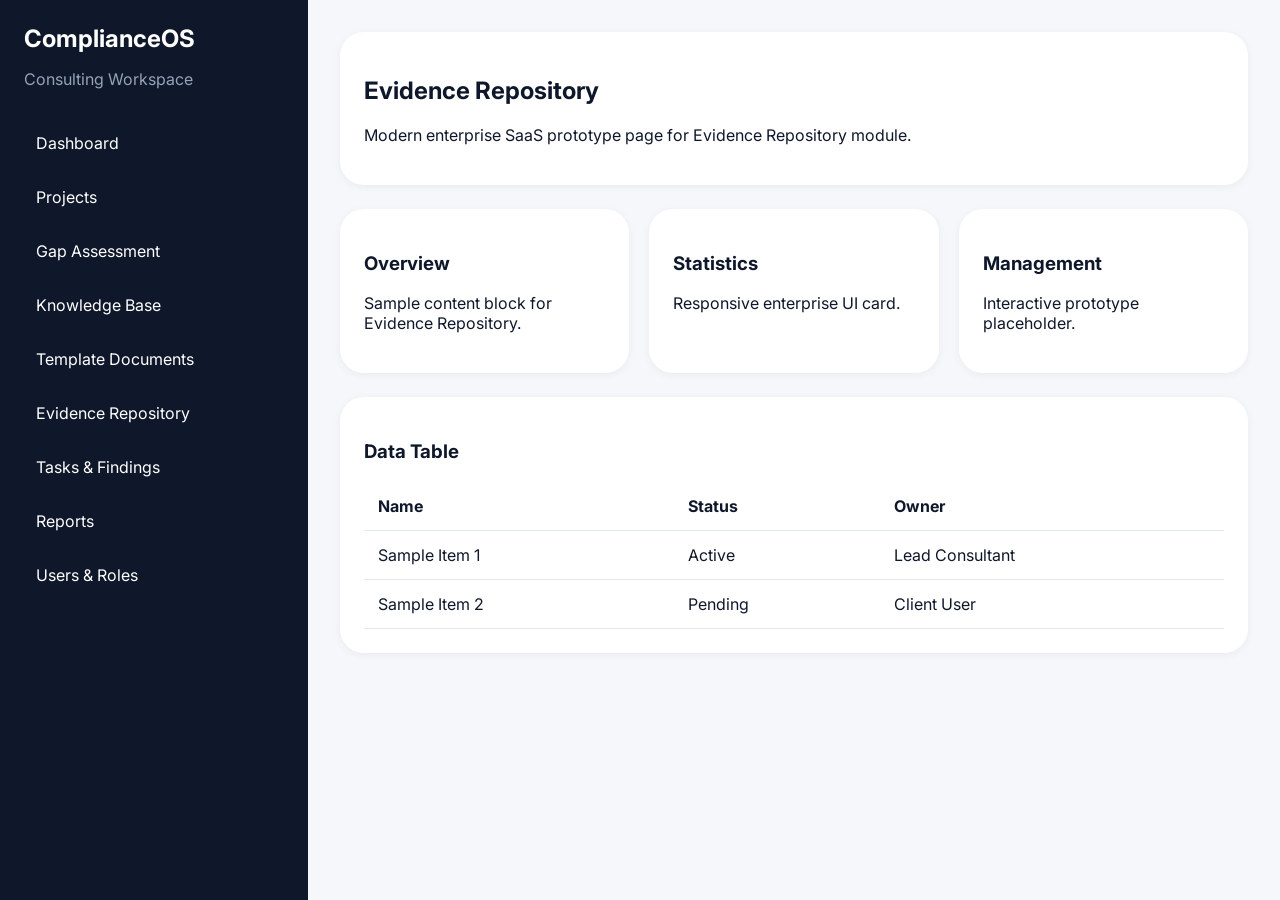
==== evidence-repository.html @ 2ffb5356 "Initial Atlas upload" ====
<!DOCTYPE html>
<html lang="id">
<head>
  <meta charset="UTF-8">
  <meta name="viewport" content="width=device-width, initial-scale=1.0">
  <title>Evidence Repository - ComplianceOS</title>
  <link rel="stylesheet" href="assets/css/style.css">
  <link rel="preconnect" href="https://fonts.googleapis.com">
  <link href="https://fonts.googleapis.com/css2?family=Inter:wght@400;500;600;700&display=swap" rel="stylesheet">
</head>
<body>

<div class="layout">

  <aside class="sidebar">
    <h1>ComplianceOS</h1>
    <p>Consulting Workspace</p>

    <nav>
      
<a href="index.html">Dashboard</a>
<a href="projects.html">Projects</a>
<a href="gap-assessment.html">Gap Assessment</a>
<a href="knowledge-base.html">Knowledge Base</a>
<a href="template-documents.html">Template Documents</a>
<a href="evidence-repository.html">Evidence Repository</a>
<a href="tasks-findings.html">Tasks & Findings</a>
<a href="reports.html">Reports</a>
<a href="users-roles.html">Users & Roles</a>

    </nav>
  </aside>

  <main class="main">

    <div class="card">
      <h2>Evidence Repository</h2>
      <p>Modern enterprise SaaS prototype page for Evidence Repository module.</p>
    </div>

    <div class="grid">

      <div class="card">
        <h3>Overview</h3>
        <p>Sample content block for Evidence Repository.</p>
      </div>

      <div class="card">
        <h3>Statistics</h3>
        <p>Responsive enterprise UI card.</p>
      </div>

      <div class="card">
        <h3>Management</h3>
        <p>Interactive prototype placeholder.</p>
      </div>

    </div>

    <div class="card">
      <h3>Data Table</h3>

      <table>
        <thead>
          <tr>
            <th>Name</th>
            <th>Status</th>
            <th>Owner</th>
          </tr>
        </thead>

        <tbody>
          <tr>
            <td>Sample Item 1</td>
            <td>Active</td>
            <td>Lead Consultant</td>
          </tr>

          <tr>
            <td>Sample Item 2</td>
            <td>Pending</td>
            <td>Client User</td>
          </tr>
        </tbody>
      </table>

    </div>

  </main>

</div>

<script src="assets/js/app.js"></script>
</body>
</html>
---- assets/css/style.css ----
body {
  font-family: Inter, sans-serif;
  margin: 0;
  background: #f5f7fb;
  color: #0f172a;
}

.layout {
  display: flex;
  min-height: 100vh;
}

.sidebar {
  width: 260px;
  background: #0f172a;
  color: white;
  padding: 24px;
}

.sidebar h1 {
  margin: 0;
  font-size: 24px;
}

.sidebar p {
  color: #94a3b8;
}

.sidebar nav {
  margin-top: 32px;
  display: flex;
  flex-direction: column;
  gap: 10px;
}

.sidebar nav a {
  color: white;
  text-decoration: none;
  padding: 12px;
  border-radius: 12px;
}

.sidebar nav a:hover {
  background: #1e293b;
}

.main {
  flex: 1;
  padding: 32px;
}

.card {
  background: white;
  padding: 24px;
  border-radius: 24px;
  box-shadow: 0 2px 8px rgba(0,0,0,0.05);
  margin-bottom: 24px;
}

.grid {
  display: grid;
  grid-template-columns: repeat(auto-fit, minmax(250px,1fr));
  gap: 20px;
}

button {
  background: #4f46e5;
  border: none;
  color: white;
  padding: 12px 18px;
  border-radius: 12px;
  cursor: pointer;
}

table {
  width: 100%;
  border-collapse: collapse;
}

table th, table td {
  padding: 14px;
  border-bottom: 1px solid #e2e8f0;
  text-align: left;
}

@media (max-width: 768px) {
  .layout {
    flex-direction: column;
  }

  .sidebar {
    width: auto;
  }
}
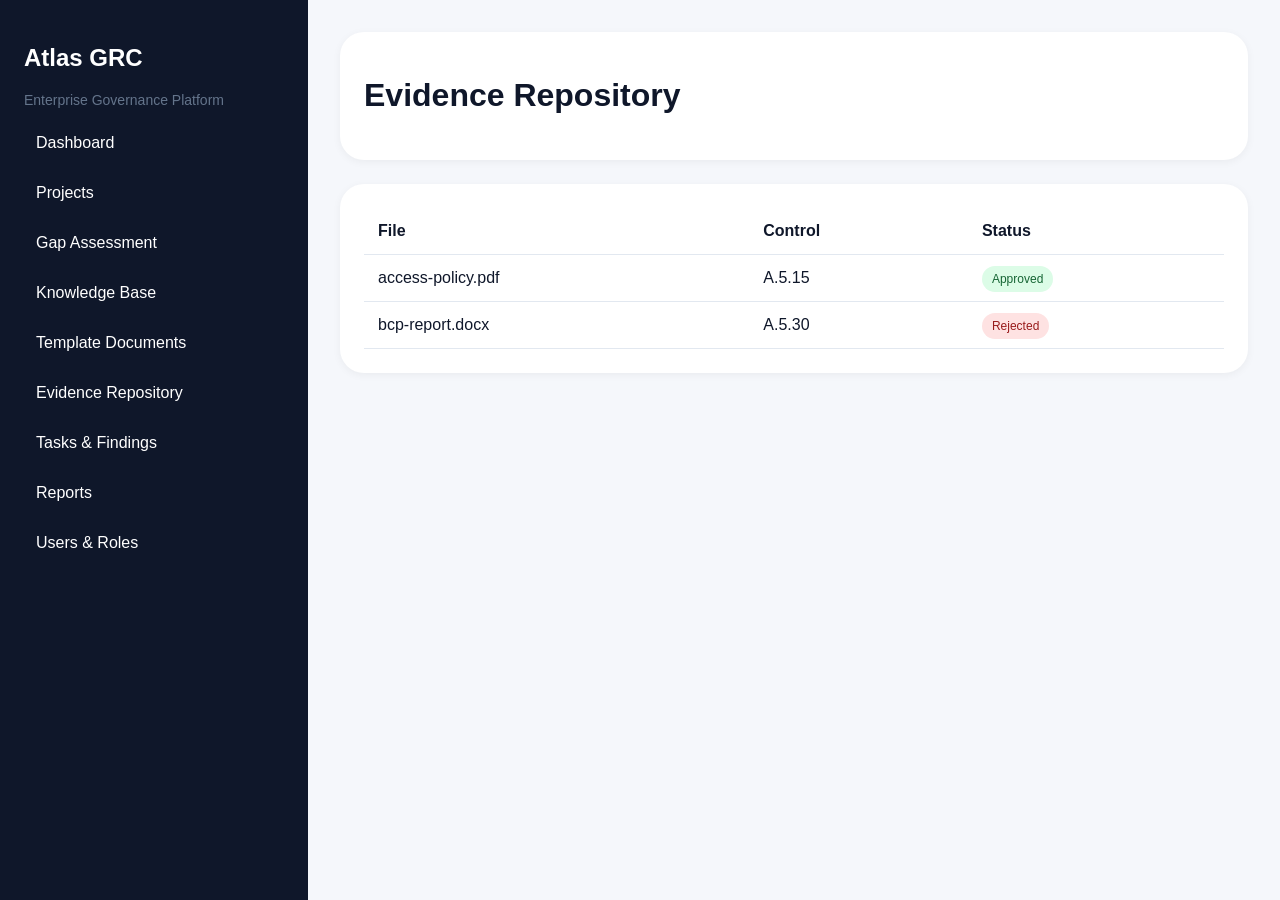
==== commit fa2ba6a1: "Add files via upload" ====
--- a/evidence-repository.html
+++ b/evidence-repository.html
@@ -1,24 +1,18 @@
 
 <!DOCTYPE html>
-<html lang="id">
+<html>
 <head>
-  <meta charset="UTF-8">
-  <meta name="viewport" content="width=device-width, initial-scale=1.0">
-  <title>Evidence Repository - ComplianceOS</title>
-  <link rel="stylesheet" href="assets/css/style.css">
-  <link rel="preconnect" href="https://fonts.googleapis.com">
-  <link href="https://fonts.googleapis.com/css2?family=Inter:wght@400;500;600;700&display=swap" rel="stylesheet">
+<meta charset='UTF-8'>
+<meta name='viewport' content='width=device-width, initial-scale=1.0'>
+<title>Evidence Repository - Atlas GRC Platform</title>
+<link rel='stylesheet' href='assets/css/style.css'>
 </head>
 <body>
+<div class='layout'>
+<aside class='sidebar'>
+<h1>Atlas GRC</h1>
+<p class='small'>Enterprise Governance Platform</p>
 
-<div class="layout">
-
-  <aside class="sidebar">
-    <h1>ComplianceOS</h1>
-    <p>Consulting Workspace</p>
-
-    <nav>
-      
 <a href="index.html">Dashboard</a>
 <a href="projects.html">Projects</a>
 <a href="gap-assessment.html">Gap Assessment</a>
@@ -29,68 +23,20 @@
 <a href="reports.html">Reports</a>
 <a href="users-roles.html">Users & Roles</a>
 
-    </nav>
-  </aside>
+</aside>
+<main class='main'>
 
-  <main class="main">
-
-    <div class="card">
-      <h2>Evidence Repository</h2>
-      <p>Modern enterprise SaaS prototype page for Evidence Repository module.</p>
-    </div>
-
-    <div class="grid">
-
-      <div class="card">
-        <h3>Overview</h3>
-        <p>Sample content block for Evidence Repository.</p>
-      </div>
-
-      <div class="card">
-        <h3>Statistics</h3>
-        <p>Responsive enterprise UI card.</p>
-      </div>
-
-      <div class="card">
-        <h3>Management</h3>
-        <p>Interactive prototype placeholder.</p>
-      </div>
-
-    </div>
-
-    <div class="card">
-      <h3>Data Table</h3>
-
-      <table>
-        <thead>
-          <tr>
-            <th>Name</th>
-            <th>Status</th>
-            <th>Owner</th>
-          </tr>
-        </thead>
-
-        <tbody>
-          <tr>
-            <td>Sample Item 1</td>
-            <td>Active</td>
-            <td>Lead Consultant</td>
-          </tr>
-
-          <tr>
-            <td>Sample Item 2</td>
-            <td>Pending</td>
-            <td>Client User</td>
-          </tr>
-        </tbody>
-      </table>
-
-    </div>
-
-  </main>
-
+<div class='card'><h1>Evidence Repository</h1></div>
+<div class='card'>
+<table>
+<tr><th>File</th><th>Control</th><th>Status</th></tr>
+<tr><td>access-policy.pdf</td><td>A.5.15</td><td><span class='badge green'>Approved</span></td></tr>
+<tr><td>bcp-report.docx</td><td>A.5.30</td><td><span class='badge red'>Rejected</span></td></tr>
+</table>
 </div>
 
-<script src="assets/js/app.js"></script>
+</main>
+</div>
+<script src='assets/js/app.js'></script>
 </body>
 </html>
--- a/assets/css/style.css
+++ b/assets/css/style.css
@@ -1,95 +1,20 @@
 
-body {
-  font-family: Inter, sans-serif;
-  margin: 0;
-  background: #f5f7fb;
-  color: #0f172a;
-}
-
-.layout {
-  display: flex;
-  min-height: 100vh;
-}
-
-.sidebar {
-  width: 260px;
-  background: #0f172a;
-  color: white;
-  padding: 24px;
-}
-
-.sidebar h1 {
-  margin: 0;
-  font-size: 24px;
-}
-
-.sidebar p {
-  color: #94a3b8;
-}
-
-.sidebar nav {
-  margin-top: 32px;
-  display: flex;
-  flex-direction: column;
-  gap: 10px;
-}
-
-.sidebar nav a {
-  color: white;
-  text-decoration: none;
-  padding: 12px;
-  border-radius: 12px;
-}
-
-.sidebar nav a:hover {
-  background: #1e293b;
-}
-
-.main {
-  flex: 1;
-  padding: 32px;
-}
-
-.card {
-  background: white;
-  padding: 24px;
-  border-radius: 24px;
-  box-shadow: 0 2px 8px rgba(0,0,0,0.05);
-  margin-bottom: 24px;
-}
-
-.grid {
-  display: grid;
-  grid-template-columns: repeat(auto-fit, minmax(250px,1fr));
-  gap: 20px;
-}
-
-button {
-  background: #4f46e5;
-  border: none;
-  color: white;
-  padding: 12px 18px;
-  border-radius: 12px;
-  cursor: pointer;
-}
-
-table {
-  width: 100%;
-  border-collapse: collapse;
-}
-
-table th, table td {
-  padding: 14px;
-  border-bottom: 1px solid #e2e8f0;
-  text-align: left;
-}
-
-@media (max-width: 768px) {
-  .layout {
-    flex-direction: column;
-  }
-
-  .sidebar {
-    width: auto;
-  }
-}
+body{font-family:Arial,sans-serif;background:#f5f7fb;margin:0;color:#0f172a}
+.layout{display:flex;min-height:100vh}
+.sidebar{width:260px;background:#0f172a;color:white;padding:24px}
+.sidebar a{display:block;color:white;text-decoration:none;padding:12px;border-radius:12px;margin-top:8px}
+.sidebar a:hover,.active{background:#4f46e5}
+.main{flex:1;padding:32px}
+.card{background:white;padding:24px;border-radius:24px;box-shadow:0 2px 8px rgba(0,0,0,.05);margin-bottom:24px}
+.grid{display:grid;grid-template-columns:repeat(auto-fit,minmax(250px,1fr));gap:20px}
+.kpi{font-size:40px;font-weight:bold}
+.small{color:#64748b;font-size:14px}
+table{width:100%;border-collapse:collapse}
+th,td{padding:14px;border-bottom:1px solid #e2e8f0;text-align:left}
+.badge{padding:6px 10px;border-radius:999px;font-size:12px}
+.green{background:#dcfce7;color:#166534}
+.yellow{background:#fef3c7;color:#92400e}
+.red{background:#fee2e2;color:#991b1b}
+.blue{background:#dbeafe;color:#1d4ed8}
+.btn{background:#4f46e5;color:white;border:none;padding:12px 18px;border-radius:12px}
+@media(max-width:768px){.layout{flex-direction:column}.sidebar{width:auto}.main{padding:18px}}
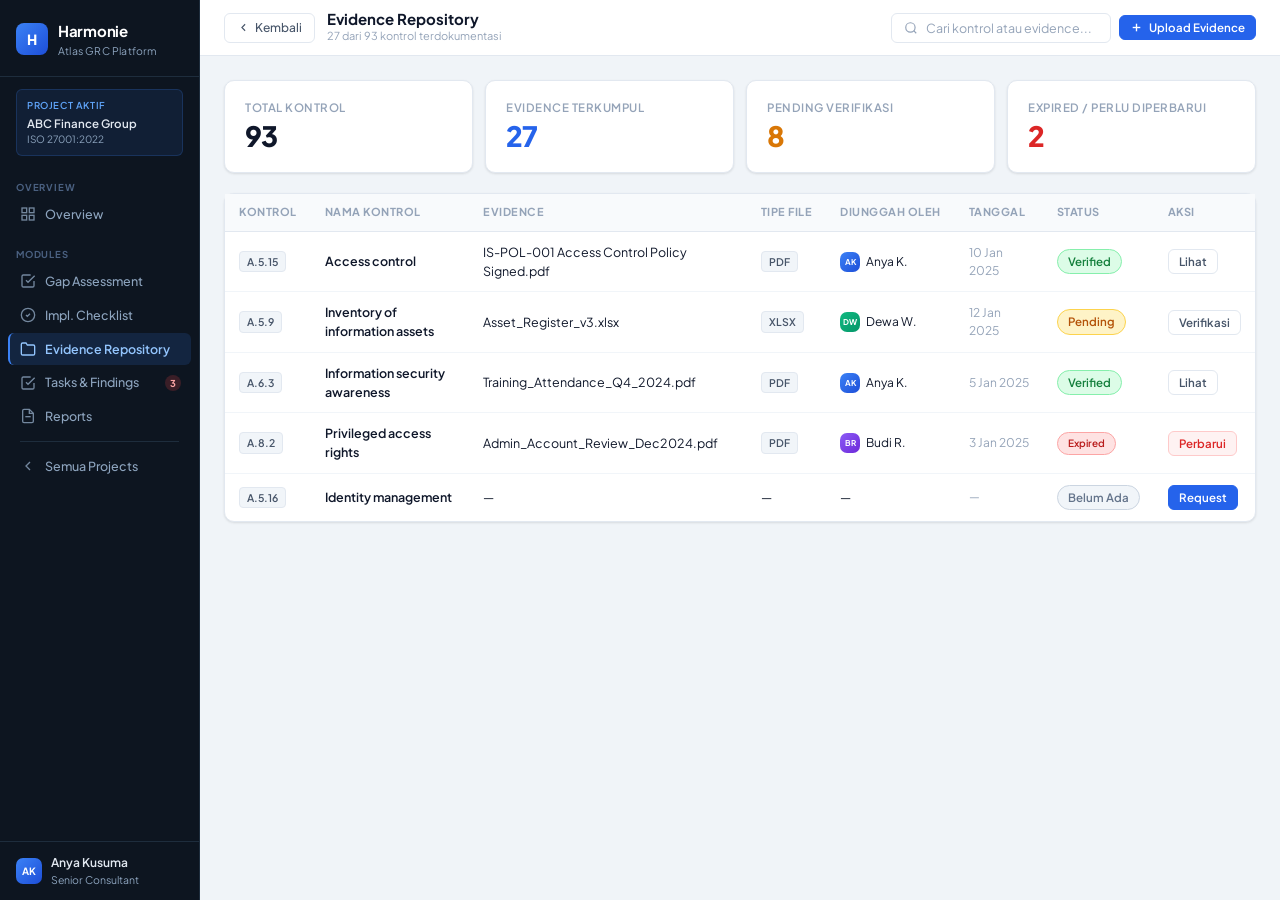
==== commit fc12dcda: "Add files via upload" ====
--- a/evidence-repository.html
+++ b/evidence-repository.html
@@ -1,42 +1,147 @@
-
 <!DOCTYPE html>
-<html>
+<html lang="id">
 <head>
-<meta charset='UTF-8'>
-<meta name='viewport' content='width=device-width, initial-scale=1.0'>
-<title>Evidence Repository - Atlas GRC Platform</title>
-<link rel='stylesheet' href='assets/css/style.css'>
+<meta charset="UTF-8">
+<meta name="viewport" content="width=device-width, initial-scale=1.0">
+<title>Evidence Repository — Harmonie (Atlas GRC)</title>
+<link rel="stylesheet" href="styles.css">
 </head>
 <body>
-<div class='layout'>
-<aside class='sidebar'>
-<h1>Atlas GRC</h1>
-<p class='small'>Enterprise Governance Platform</p>
+<div class="app-shell">
+  <aside class="sidebar">
+    <div class="sidebar-header">
+      <div class="sidebar-logo">
+        <div class="sidebar-logo-icon">H</div>
+        <div><div class="sidebar-brand-name">Harmonie</div><div class="sidebar-brand-sub">Atlas GRC Platform</div></div>
+      </div>
+    </div>
+    <div class="sidebar-project-ctx">
+      <div class="ctx-label">Project Aktif</div>
+      <div class="ctx-name">ABC Finance Group</div>
+      <div class="ctx-framework">ISO 27001:2022</div>
+    </div>
+    <nav class="sidebar-nav">
+      <div class="nav-section-label">Overview</div>
+      <a href="project-detail.html" class="nav-item"><svg class="nav-icon" viewBox="0 0 24 24" fill="none" stroke="currentColor" stroke-width="2"><rect x="3" y="3" width="7" height="7"/><rect x="14" y="3" width="7" height="7"/><rect x="3" y="14" width="7" height="7"/><rect x="14" y="14" width="7" height="7"/></svg>Overview</a>
+      <div class="nav-section-label" style="margin-top:8px">Modules</div>
+      <a href="gap-assessment.html" class="nav-item"><svg class="nav-icon" viewBox="0 0 24 24" fill="none" stroke="currentColor" stroke-width="2"><path d="M9 11l3 3L22 4"/><path d="M21 12v7a2 2 0 0 1-2 2H5a2 2 0 0 1-2-2V5a2 2 0 0 1 2-2h11"/></svg>Gap Assessment</a>
+      <a href="implementation-checklist.html" class="nav-item">
+        <svg class="nav-icon" viewBox="0 0 24 24" fill="none" stroke="currentColor" stroke-width="2"><path d="M12 22c5.523 0 10-4.477 10-10S17.523 2 12 2 2 6.477 2 12s4.477 10 10 10z"/><path d="m9 12 2 2 4-4"/></svg>
+        Impl. Checklist
+      </a>
+      <a href="evidence-repository.html" class="nav-item active"><svg class="nav-icon" viewBox="0 0 24 24" fill="none" stroke="currentColor" stroke-width="2"><path d="M22 19a2 2 0 0 1-2 2H4a2 2 0 0 1-2-2V5a2 2 0 0 1 2-2h5l2 3h9a2 2 0 0 1 2 2z"/></svg>Evidence Repository</a>
+      <a href="tasks-findings.html" class="nav-item"><svg class="nav-icon" viewBox="0 0 24 24" fill="none" stroke="currentColor" stroke-width="2"><path d="M9 11l3 3L22 4"/><path d="M21 12v7a2 2 0 0 1-2 2H5a2 2 0 0 1-2-2V5a2 2 0 0 1 2-2h11"/></svg>Tasks & Findings<span class="nav-badge">3</span></a>
+      <a href="reports.html" class="nav-item"><svg class="nav-icon" viewBox="0 0 24 24" fill="none" stroke="currentColor" stroke-width="2"><path d="M14 2H6a2 2 0 0 0-2 2v16a2 2 0 0 0 2 2h12a2 2 0 0 0 2-2V8z"/><polyline points="14,2 14,8 20,8"/><line x1="16" y1="13" x2="8" y2="13"/></svg>Reports</a>
+      <div class="sidebar-divider"></div>
+      <a href="projects.html" class="nav-item"><svg class="nav-icon" viewBox="0 0 24 24" fill="none" stroke="currentColor" stroke-width="2"><path d="m15 18-6-6 6-6"/></svg>Semua Projects</a>
+    </nav>
+    <div class="sidebar-footer">
+      <div class="user-info">
+        <div class="avatar av-blue">AK</div>
+        <div><div class="user-name">Anya Kusuma</div><div class="user-role">Senior Consultant</div></div>
+      </div>
+    </div>
+  </aside>
 
-<a href="index.html">Dashboard</a>
-<a href="projects.html">Projects</a>
-<a href="gap-assessment.html">Gap Assessment</a>
-<a href="knowledge-base.html">Knowledge Base</a>
-<a href="template-documents.html">Template Documents</a>
-<a href="evidence-repository.html">Evidence Repository</a>
-<a href="tasks-findings.html">Tasks & Findings</a>
-<a href="reports.html">Reports</a>
-<a href="users-roles.html">Users & Roles</a>
+  <div class="main-content">
+    <div class="topbar">
+      <a href="project-detail.html" class="topbar-back"><svg width="13" height="13" viewBox="0 0 24 24" fill="none" stroke="currentColor" stroke-width="2"><path d="m15 18-6-6 6-6"/></svg>Kembali</a>
+      <div class="topbar-title-area">
+        <div class="topbar-title">Evidence Repository</div>
+        <div class="topbar-subtitle">27 dari 93 kontrol terdokumentasi</div>
+      </div>
+      <div class="topbar-actions">
+        <div class="search-bar">
+          <svg width="14" height="14" viewBox="0 0 24 24" fill="none" stroke="#94a3b8" stroke-width="2"><circle cx="11" cy="11" r="8"/><path d="m21 21-4.35-4.35"/></svg>
+          <input type="text" placeholder="Cari kontrol atau evidence...">
+        </div>
+        <button class="btn btn-primary btn-sm">
+          <svg width="13" height="13" viewBox="0 0 24 24" fill="none" stroke="currentColor" stroke-width="2.5"><line x1="12" y1="5" x2="12" y2="19"/><line x1="5" y1="12" x2="19" y2="12"/></svg>
+          Upload Evidence
+        </button>
+      </div>
+    </div>
 
-</aside>
-<main class='main'>
+    <div class="page-content">
+      <div class="flex gap-12 mb-20">
+        <div class="stat-card" style="flex:1"><div class="stat-label">Total Kontrol</div><div class="stat-value">93</div></div>
+        <div class="stat-card" style="flex:1"><div class="stat-label">Evidence Terkumpul</div><div class="stat-value" style="color:#2563eb">27</div></div>
+        <div class="stat-card" style="flex:1"><div class="stat-label">Pending Verifikasi</div><div class="stat-value" style="color:#d97706">8</div></div>
+        <div class="stat-card" style="flex:1"><div class="stat-label">Expired / Perlu Diperbarui</div><div class="stat-value" style="color:#dc2626">2</div></div>
+      </div>
 
-<div class='card'><h1>Evidence Repository</h1></div>
-<div class='card'>
-<table>
-<tr><th>File</th><th>Control</th><th>Status</th></tr>
-<tr><td>access-policy.pdf</td><td>A.5.15</td><td><span class='badge green'>Approved</span></td></tr>
-<tr><td>bcp-report.docx</td><td>A.5.30</td><td><span class='badge red'>Rejected</span></td></tr>
-</table>
+      <div class="card">
+        <div class="table-wrapper">
+          <table>
+            <thead>
+              <tr>
+                <th>Kontrol</th>
+                <th>Nama Kontrol</th>
+                <th>Evidence</th>
+                <th>Tipe File</th>
+                <th>Diunggah Oleh</th>
+                <th>Tanggal</th>
+                <th>Status</th>
+                <th>Aksi</th>
+              </tr>
+            </thead>
+            <tbody>
+              <tr>
+                <td><span class="tag">A.5.15</span></td>
+                <td style="font-weight:600">Access control</td>
+                <td>IS-POL-001 Access Control Policy Signed.pdf</td>
+                <td><span class="tag">PDF</span></td>
+                <td><div style="display:flex;align-items:center;gap:6px"><div class="avatar av-blue" style="width:20px;height:20px;font-size:8px">AK</div><span style="font-size:12px">Anya K.</span></div></td>
+                <td style="color:#94a3b8;font-size:12px">10 Jan 2025</td>
+                <td><span class="badge badge-implemented">Verified</span></td>
+                <td><button class="btn btn-secondary btn-sm">Lihat</button></td>
+              </tr>
+              <tr>
+                <td><span class="tag">A.5.9</span></td>
+                <td style="font-weight:600">Inventory of information assets</td>
+                <td>Asset_Register_v3.xlsx</td>
+                <td><span class="tag">XLSX</span></td>
+                <td><div style="display:flex;align-items:center;gap:6px"><div class="avatar av-emerald" style="width:20px;height:20px;font-size:8px">DW</div><span style="font-size:12px">Dewa W.</span></div></td>
+                <td style="color:#94a3b8;font-size:12px">12 Jan 2025</td>
+                <td><span class="badge badge-partial">Pending</span></td>
+                <td><button class="btn btn-secondary btn-sm">Verifikasi</button></td>
+              </tr>
+              <tr>
+                <td><span class="tag">A.6.3</span></td>
+                <td style="font-weight:600">Information security awareness</td>
+                <td>Training_Attendance_Q4_2024.pdf</td>
+                <td><span class="tag">PDF</span></td>
+                <td><div style="display:flex;align-items:center;gap:6px"><div class="avatar av-blue" style="width:20px;height:20px;font-size:8px">AK</div><span style="font-size:12px">Anya K.</span></div></td>
+                <td style="color:#94a3b8;font-size:12px">5 Jan 2025</td>
+                <td><span class="badge badge-implemented">Verified</span></td>
+                <td><button class="btn btn-secondary btn-sm">Lihat</button></td>
+              </tr>
+              <tr>
+                <td><span class="tag">A.8.2</span></td>
+                <td style="font-weight:600">Privileged access rights</td>
+                <td>Admin_Account_Review_Dec2024.pdf</td>
+                <td><span class="tag">PDF</span></td>
+                <td><div style="display:flex;align-items:center;gap:6px"><div class="avatar av-violet" style="width:20px;height:20px;font-size:8px">BR</div><span style="font-size:12px">Budi R.</span></div></td>
+                <td style="color:#94a3b8;font-size:12px">3 Jan 2025</td>
+                <td><span class="badge badge-not-implemented" style="font-size:10px">Expired</span></td>
+                <td><button class="btn btn-danger btn-sm">Perbarui</button></td>
+              </tr>
+              <tr>
+                <td><span class="tag">A.5.16</span></td>
+                <td style="font-weight:600">Identity management</td>
+                <td>—</td>
+                <td>—</td>
+                <td>—</td>
+                <td style="color:#94a3b8;font-size:12px">—</td>
+                <td><span class="badge badge-na">Belum Ada</span></td>
+                <td><button class="btn btn-primary btn-sm">Request</button></td>
+              </tr>
+            </tbody>
+          </table>
+        </div>
+      </div>
+    </div>
+  </div>
 </div>
-
-</main>
-</div>
-<script src='assets/js/app.js'></script>
 </body>
 </html>
--- a/styles.css
+++ b/styles.css
@@ -0,0 +1,1111 @@
+/* ============================================================
+   HARMONIE (ATLAS GRC) — Design System
+   Font: Plus Jakarta Sans (Google Fonts)
+   ============================================================ */
+
+@import url('https://fonts.googleapis.com/css2?family=Plus+Jakarta+Sans:wght@300;400;500;600;700;800&display=swap');
+
+/* ── CSS Variables ─────────────────────────────────────────── */
+:root {
+  /* Sidebar */
+  --sidebar-bg: #0d1520;
+  --sidebar-border: #1e2d3d;
+  --sidebar-text: #8da4be;
+  --sidebar-hover: rgba(255,255,255,0.06);
+  --sidebar-active-bg: rgba(59,130,246,0.15);
+  --sidebar-active-text: #93c5fd;
+  --sidebar-active-border: #3b82f6;
+  --sidebar-section-label: #4a6080;
+  --sidebar-width: 200px;
+
+  /* Content */
+  --content-bg: #f0f4f8;
+  --card-bg: #ffffff;
+  --card-shadow: 0 1px 3px rgba(0,0,0,0.07), 0 1px 2px rgba(0,0,0,0.04);
+  --card-shadow-hover: 0 4px 12px rgba(0,0,0,0.10);
+  --border: #e2e8f0;
+  --border-light: #f1f5f9;
+
+  /* Typography */
+  --text-primary: #0f172a;
+  --text-secondary: #475569;
+  --text-muted: #94a3b8;
+  --text-link: #2563eb;
+
+  /* Brand / Primary */
+  --primary: #2563eb;
+  --primary-hover: #1d4ed8;
+  --primary-light: #eff6ff;
+  --primary-border: #bfdbfe;
+
+  /* Status — Implemented */
+  --s-impl-text: #15803d;
+  --s-impl-bg: #dcfce7;
+  --s-impl-border: #86efac;
+
+  /* Status — Partial */
+  --s-part-text: #b45309;
+  --s-part-bg: #fef3c7;
+  --s-part-border: #fcd34d;
+
+  /* Status — Not Implemented */
+  --s-none-text: #b91c1c;
+  --s-none-bg: #fee2e2;
+  --s-none-border: #fca5a5;
+
+  /* Status — Not Applicable */
+  --s-na-text: #64748b;
+  --s-na-bg: #f1f5f9;
+  --s-na-border: #cbd5e1;
+
+  /* Severity */
+  --sev-critical: #ef4444;
+  --sev-high: #f97316;
+  --sev-medium: #eab308;
+  --sev-low: #22c55e;
+
+  /* Misc */
+  --radius-sm: 6px;
+  --radius: 10px;
+  --radius-lg: 14px;
+  --transition: all 0.18s ease;
+}
+
+/* ── Reset & Base ───────────────────────────────────────────── */
+*, *::before, *::after { box-sizing: border-box; margin: 0; padding: 0; }
+
+html { font-size: 14px; }
+
+body {
+  font-family: 'Plus Jakarta Sans', sans-serif;
+  background: var(--content-bg);
+  color: var(--text-primary);
+  line-height: 1.5;
+  min-height: 100vh;
+  display: flex;
+}
+
+a { color: inherit; text-decoration: none; }
+button { font-family: inherit; cursor: pointer; border: none; outline: none; }
+input, select, textarea { font-family: inherit; }
+
+/* ── App Shell ──────────────────────────────────────────────── */
+.app-shell {
+  display: flex;
+  width: 100%;
+  min-height: 100vh;
+}
+
+/* ── Sidebar ────────────────────────────────────────────────── */
+.sidebar {
+  width: var(--sidebar-width);
+  min-width: var(--sidebar-width);
+  background: var(--sidebar-bg);
+  border-right: 1px solid var(--sidebar-border);
+  display: flex;
+  flex-direction: column;
+  position: fixed;
+  top: 0; left: 0; bottom: 0;
+  z-index: 100;
+  overflow-y: auto;
+}
+
+.sidebar-header {
+  padding: 20px 16px 16px;
+  border-bottom: 1px solid var(--sidebar-border);
+}
+
+.sidebar-logo {
+  display: flex;
+  align-items: center;
+  gap: 10px;
+  margin-bottom: 2px;
+}
+
+.sidebar-logo-icon {
+  width: 32px; height: 32px;
+  background: linear-gradient(135deg, #3b82f6 0%, #1d4ed8 100%);
+  border-radius: 8px;
+  display: flex; align-items: center; justify-content: center;
+  font-size: 14px; font-weight: 800; color: white;
+  letter-spacing: -0.5px;
+  flex-shrink: 0;
+}
+
+.sidebar-brand-name {
+  font-size: 15px;
+  font-weight: 700;
+  color: #ffffff;
+  letter-spacing: -0.3px;
+}
+
+.sidebar-brand-sub {
+  font-size: 10.5px;
+  color: var(--sidebar-text);
+  font-weight: 400;
+  letter-spacing: 0.2px;
+}
+
+/* Project context badge in sidebar */
+.sidebar-project-ctx {
+  margin: 12px 16px 0;
+  background: rgba(59,130,246,0.1);
+  border: 1px solid rgba(59,130,246,0.2);
+  border-radius: var(--radius-sm);
+  padding: 8px 10px;
+}
+.sidebar-project-ctx .ctx-label {
+  font-size: 9.5px;
+  font-weight: 600;
+  text-transform: uppercase;
+  letter-spacing: 0.6px;
+  color: #60a5fa;
+  margin-bottom: 2px;
+}
+.sidebar-project-ctx .ctx-name {
+  font-size: 11.5px;
+  font-weight: 600;
+  color: #e2e8f0;
+  white-space: nowrap;
+  overflow: hidden;
+  text-overflow: ellipsis;
+}
+.sidebar-project-ctx .ctx-framework {
+  font-size: 10px;
+  color: var(--sidebar-text);
+}
+
+/* Nav */
+.sidebar-nav {
+  flex: 1;
+  padding: 12px 8px;
+}
+
+.nav-section-label {
+  font-size: 9.5px;
+  font-weight: 700;
+  text-transform: uppercase;
+  letter-spacing: 0.8px;
+  color: var(--sidebar-section-label);
+  padding: 8px 8px 4px;
+  margin-top: 4px;
+}
+
+.nav-item {
+  display: flex;
+  align-items: center;
+  gap: 9px;
+  padding: 7px 10px;
+  border-radius: var(--radius-sm);
+  color: var(--sidebar-text);
+  font-size: 12.5px;
+  font-weight: 500;
+  transition: var(--transition);
+  cursor: pointer;
+  margin-bottom: 1px;
+  border-left: 2px solid transparent;
+  text-decoration: none;
+}
+
+.nav-item:hover {
+  background: var(--sidebar-hover);
+  color: #cbd5e1;
+}
+
+.nav-item.active {
+  background: var(--sidebar-active-bg);
+  color: var(--sidebar-active-text);
+  border-left-color: var(--sidebar-active-border);
+  font-weight: 600;
+}
+
+.nav-item .nav-icon {
+  width: 16px; height: 16px;
+  opacity: 0.8;
+  flex-shrink: 0;
+}
+
+.nav-item.active .nav-icon { opacity: 1; }
+
+.nav-item .nav-badge {
+  margin-left: auto;
+  background: rgba(239,68,68,0.2);
+  color: #fca5a5;
+  font-size: 9.5px;
+  font-weight: 700;
+  padding: 1px 5px;
+  border-radius: 10px;
+}
+
+.sidebar-divider {
+  height: 1px;
+  background: var(--sidebar-border);
+  margin: 8px 12px;
+}
+
+/* User footer */
+.sidebar-footer {
+  padding: 12px 16px;
+  border-top: 1px solid var(--sidebar-border);
+}
+
+.user-info {
+  display: flex;
+  align-items: center;
+  gap: 9px;
+}
+
+.user-avatar {
+  width: 30px; height: 30px;
+  border-radius: 8px;
+  background: linear-gradient(135deg, #3b82f6 0%, #1d4ed8 100%);
+  display: flex; align-items: center; justify-content: center;
+  font-size: 11px; font-weight: 700; color: white;
+  flex-shrink: 0;
+}
+
+.user-name {
+  font-size: 12px;
+  font-weight: 600;
+  color: #e2e8f0;
+  white-space: nowrap;
+  overflow: hidden;
+  text-overflow: ellipsis;
+}
+
+.user-role {
+  font-size: 10.5px;
+  color: var(--sidebar-text);
+}
+
+/* ── Main Content ────────────────────────────────────────────── */
+.main-content {
+  margin-left: var(--sidebar-width);
+  flex: 1;
+  display: flex;
+  flex-direction: column;
+  min-height: 100vh;
+}
+
+/* ── Topbar ──────────────────────────────────────────────────── */
+.topbar {
+  background: var(--card-bg);
+  border-bottom: 1px solid var(--border);
+  padding: 0 24px;
+  height: 56px;
+  display: flex;
+  align-items: center;
+  gap: 12px;
+  position: sticky; top: 0;
+  z-index: 50;
+}
+
+.topbar-back {
+  display: flex; align-items: center; gap: 5px;
+  padding: 5px 12px;
+  border: 1px solid var(--border);
+  border-radius: var(--radius-sm);
+  font-size: 12px; font-weight: 500;
+  color: var(--text-secondary);
+  background: white;
+  transition: var(--transition);
+  text-decoration: none;
+}
+.topbar-back:hover {
+  background: var(--border-light);
+  color: var(--text-primary);
+}
+
+.topbar-title-area { flex: 1; }
+
+.topbar-title {
+  font-size: 15px;
+  font-weight: 700;
+  color: var(--text-primary);
+  line-height: 1.2;
+}
+
+.topbar-subtitle {
+  font-size: 11px;
+  color: var(--text-muted);
+  font-weight: 400;
+}
+
+.topbar-actions {
+  display: flex;
+  align-items: center;
+  gap: 8px;
+}
+
+/* ── Buttons ─────────────────────────────────────────────────── */
+.btn {
+  display: inline-flex; align-items: center; gap: 6px;
+  padding: 7px 16px;
+  border-radius: var(--radius-sm);
+  font-size: 12.5px; font-weight: 600;
+  transition: var(--transition);
+  cursor: pointer;
+  text-decoration: none;
+  white-space: nowrap;
+}
+
+.btn-primary {
+  background: var(--primary);
+  color: white;
+  border: 1px solid var(--primary);
+}
+.btn-primary:hover { background: var(--primary-hover); }
+
+.btn-secondary {
+  background: white;
+  color: var(--text-secondary);
+  border: 1px solid var(--border);
+}
+.btn-secondary:hover { background: var(--border-light); color: var(--text-primary); }
+
+.btn-ghost {
+  background: transparent;
+  color: var(--text-secondary);
+  border: 1px solid transparent;
+  padding: 7px 12px;
+}
+.btn-ghost:hover { background: var(--border-light); }
+
+.btn-danger {
+  background: #fef2f2;
+  color: #dc2626;
+  border: 1px solid #fecaca;
+}
+.btn-danger:hover { background: #fee2e2; }
+
+.btn-sm { padding: 4px 10px; font-size: 11.5px; }
+.btn-lg { padding: 10px 20px; font-size: 13.5px; }
+
+.btn-icon { padding: 7px; }
+
+/* ── Status Badges ───────────────────────────────────────────── */
+.badge {
+  display: inline-flex; align-items: center; gap: 4px;
+  padding: 3px 10px;
+  border-radius: 20px;
+  font-size: 11.5px;
+  font-weight: 600;
+  white-space: nowrap;
+}
+
+.badge-implemented {
+  background: var(--s-impl-bg);
+  color: var(--s-impl-text);
+  border: 1px solid var(--s-impl-border);
+}
+.badge-partial {
+  background: var(--s-part-bg);
+  color: var(--s-part-text);
+  border: 1px solid var(--s-part-border);
+}
+.badge-not-implemented {
+  background: var(--s-none-bg);
+  color: var(--s-none-text);
+  border: 1px solid var(--s-none-border);
+}
+.badge-na {
+  background: var(--s-na-bg);
+  color: var(--s-na-text);
+  border: 1px solid var(--s-na-border);
+}
+
+/* Framework badges */
+.badge-framework {
+  background: #eff6ff;
+  color: #1d4ed8;
+  border: 1px solid #bfdbfe;
+  font-size: 10.5px; font-weight: 700;
+  padding: 2px 8px;
+  border-radius: 4px;
+  letter-spacing: 0.2px;
+}
+
+/* Status dot badges */
+.badge-on-track { background: #dcfce7; color: #15803d; border: 1px solid #86efac; }
+.badge-in-progress { background: #fef3c7; color: #b45309; border: 1px solid #fcd34d; }
+.badge-delayed { background: #fee2e2; color: #b91c1c; border: 1px solid #fca5a5; }
+.badge-completed { background: #f0fdf4; color: #15803d; border: 1px solid #86efac; }
+
+/* Severity */
+.badge-critical { background: #fef2f2; color: #dc2626; border: 1px solid #fca5a5; }
+.badge-high { background: #fff7ed; color: #c2410c; border: 1px solid #fdba74; }
+.badge-medium { background: #fefce8; color: #a16207; border: 1px solid #fde047; }
+.badge-low { background: #f0fdf4; color: #15803d; border: 1px solid #86efac; }
+
+/* ── Cards ───────────────────────────────────────────────────── */
+.card {
+  background: var(--card-bg);
+  border: 1px solid var(--border);
+  border-radius: var(--radius);
+  box-shadow: var(--card-shadow);
+}
+
+.card-header {
+  padding: 14px 18px;
+  border-bottom: 1px solid var(--border);
+  display: flex; align-items: center; justify-content: space-between;
+  gap: 12px;
+}
+
+.card-title {
+  font-size: 13px;
+  font-weight: 700;
+  color: var(--text-primary);
+}
+
+.card-body { padding: 18px; }
+
+/* ── Stat Cards ──────────────────────────────────────────────── */
+.stat-card {
+  background: var(--card-bg);
+  border: 1px solid var(--border);
+  border-radius: var(--radius);
+  padding: 18px 20px;
+  box-shadow: var(--card-shadow);
+}
+
+.stat-label {
+  font-size: 11.5px;
+  font-weight: 600;
+  color: var(--text-muted);
+  text-transform: uppercase;
+  letter-spacing: 0.5px;
+  margin-bottom: 6px;
+}
+
+.stat-value {
+  font-size: 28px;
+  font-weight: 800;
+  color: var(--text-primary);
+  letter-spacing: -1px;
+  line-height: 1;
+  margin-bottom: 4px;
+}
+
+.stat-delta {
+  font-size: 11.5px;
+  color: var(--text-muted);
+  font-weight: 500;
+}
+
+.stat-delta.up { color: #15803d; }
+.stat-delta.down { color: #dc2626; }
+
+/* ── Tables ──────────────────────────────────────────────────── */
+.table-wrapper {
+  overflow-x: auto;
+}
+
+table {
+  width: 100%;
+  border-collapse: collapse;
+}
+
+thead tr {
+  background: #f8fafc;
+  border-bottom: 1px solid var(--border);
+}
+
+th {
+  text-align: left;
+  padding: 10px 14px;
+  font-size: 11px;
+  font-weight: 700;
+  color: var(--text-muted);
+  text-transform: uppercase;
+  letter-spacing: 0.5px;
+  white-space: nowrap;
+}
+
+td {
+  padding: 11px 14px;
+  font-size: 12.5px;
+  color: var(--text-primary);
+  border-bottom: 1px solid var(--border-light);
+  vertical-align: middle;
+}
+
+tr:last-child td { border-bottom: none; }
+
+tbody tr:hover { background: #fafbfd; }
+
+/* ── Progress Bar ────────────────────────────────────────────── */
+.progress-bar-wrap {
+  background: #e2e8f0;
+  border-radius: 999px;
+  overflow: hidden;
+  height: 6px;
+}
+
+.progress-bar-fill {
+  height: 100%;
+  border-radius: 999px;
+  transition: width 0.4s ease;
+}
+
+.fill-green { background: #22c55e; }
+.fill-amber { background: #f59e0b; }
+.fill-red { background: #ef4444; }
+.fill-blue { background: #3b82f6; }
+
+/* ── Page Layout ─────────────────────────────────────────────── */
+.page-content {
+  padding: 24px;
+  flex: 1;
+}
+
+.page-header {
+  margin-bottom: 20px;
+}
+
+.page-title {
+  font-size: 20px;
+  font-weight: 800;
+  color: var(--text-primary);
+  letter-spacing: -0.5px;
+  margin-bottom: 2px;
+}
+
+.page-desc {
+  font-size: 13px;
+  color: var(--text-secondary);
+}
+
+/* Grid helpers */
+.grid-4 { display: grid; grid-template-columns: repeat(4, 1fr); gap: 16px; }
+.grid-3 { display: grid; grid-template-columns: repeat(3, 1fr); gap: 16px; }
+.grid-2 { display: grid; grid-template-columns: repeat(2, 1fr); gap: 16px; }
+
+/* Flex helpers */
+.flex { display: flex; }
+.flex-col { display: flex; flex-direction: column; }
+.items-center { align-items: center; }
+.justify-between { justify-content: space-between; }
+.gap-8 { gap: 8px; }
+.gap-12 { gap: 12px; }
+.gap-16 { gap: 16px; }
+.gap-20 { gap: 20px; }
+.gap-24 { gap: 24px; }
+
+/* ── Gap Assessment Specific ─────────────────────────────────── */
+.assessment-shell {
+  display: flex;
+  gap: 0;
+  height: calc(100vh - 56px);
+  overflow: hidden;
+}
+
+.clause-nav {
+  width: 190px;
+  min-width: 190px;
+  background: #f8fafc;
+  border-right: 1px solid var(--border);
+  overflow-y: auto;
+  padding: 12px 8px;
+}
+
+.clause-nav-item {
+  display: flex;
+  align-items: center;
+  gap: 8px;
+  padding: 7px 10px;
+  border-radius: var(--radius-sm);
+  cursor: pointer;
+  transition: var(--transition);
+  margin-bottom: 1px;
+  text-decoration: none;
+}
+
+.clause-nav-item:hover { background: #e2e8f0; }
+.clause-nav-item.active { background: var(--primary-light); color: var(--primary); }
+
+.clause-nav-label {
+  font-size: 11.5px;
+  font-weight: 600;
+  color: var(--text-secondary);
+}
+.clause-nav-item.active .clause-nav-label { color: var(--primary); }
+
+.clause-nav-score {
+  margin-left: auto;
+  font-size: 10.5px;
+  font-weight: 700;
+}
+
+.clause-score-dot {
+  width: 8px; height: 8px;
+  border-radius: 50%;
+  flex-shrink: 0;
+}
+.dot-green { background: #22c55e; }
+.dot-amber { background: #f59e0b; }
+.dot-red { background: #ef4444; }
+.dot-gray { background: #94a3b8; }
+
+.assessment-center {
+  flex: 1;
+  overflow-y: auto;
+  padding: 0;
+}
+
+.assessment-right {
+  width: 200px;
+  min-width: 200px;
+  background: var(--card-bg);
+  border-left: 1px solid var(--border);
+  overflow-y: auto;
+  padding: 16px 14px;
+}
+
+/* Clause group */
+.clause-group {
+  border-bottom: 1px solid var(--border);
+}
+
+.clause-group-header {
+  padding: 10px 16px;
+  background: #f8fafc;
+  border-bottom: 1px solid var(--border);
+  display: flex; align-items: center; gap: 10px;
+  position: sticky; top: 0; z-index: 10;
+}
+
+.clause-group-title {
+  font-size: 11.5px;
+  font-weight: 700;
+  color: var(--text-primary);
+  text-transform: uppercase;
+  letter-spacing: 0.4px;
+}
+
+.clause-group-count {
+  font-size: 10.5px;
+  color: var(--text-muted);
+  font-weight: 500;
+}
+
+.req-row {
+  display: grid;
+  grid-template-columns: 40px 1fr 220px 150px;
+  align-items: start;
+  border-bottom: 1px solid var(--border-light);
+  padding: 10px 16px;
+  gap: 12px;
+  transition: background 0.1s;
+}
+.req-row:hover { background: #fafbfd; }
+
+.req-number {
+  font-size: 12px;
+  font-weight: 700;
+  color: var(--text-muted);
+  padding-top: 2px;
+}
+
+.req-content {}
+.req-title {
+  font-size: 12.5px;
+  font-weight: 600;
+  color: var(--text-primary);
+  margin-bottom: 2px;
+}
+.req-desc {
+  font-size: 11.5px;
+  color: var(--text-secondary);
+  line-height: 1.45;
+}
+
+.req-notes {
+  width: 100%;
+  min-height: 48px;
+  padding: 6px 9px;
+  font-size: 11.5px;
+  font-family: inherit;
+  border: 1px solid var(--border);
+  border-radius: var(--radius-sm);
+  color: var(--text-secondary);
+  resize: vertical;
+  background: #fafbfd;
+  transition: border-color 0.15s;
+}
+.req-notes:focus {
+  outline: none;
+  border-color: var(--primary);
+  background: white;
+}
+.req-notes::placeholder { color: var(--text-muted); }
+
+.status-select {
+  width: 100%;
+  padding: 6px 10px;
+  border: 1px solid var(--border);
+  border-radius: var(--radius-sm);
+  font-family: inherit;
+  font-size: 12px;
+  font-weight: 600;
+  color: var(--text-primary);
+  background: white;
+  cursor: pointer;
+  appearance: none;
+  background-image: url("data:image/svg+xml,%3Csvg xmlns='http://www.w3.org/2000/svg' width='12' height='12' viewBox='0 0 24 24' fill='none' stroke='%2394a3b8' stroke-width='2'%3E%3Cpath d='m6 9 6 6 6-6'/%3E%3C/svg%3E");
+  background-repeat: no-repeat;
+  background-position: right 8px center;
+  padding-right: 26px;
+}
+
+.status-select:focus { outline: none; border-color: var(--primary); }
+
+/* Right panel */
+.right-panel-title {
+  font-size: 11px;
+  font-weight: 700;
+  text-transform: uppercase;
+  letter-spacing: 0.6px;
+  color: var(--text-muted);
+  margin-bottom: 10px;
+}
+
+.spider-chart-wrap {
+  background: #f8fafc;
+  border: 1px solid var(--border);
+  border-radius: var(--radius);
+  padding: 12px;
+  margin-bottom: 14px;
+  display: flex;
+  flex-direction: column;
+  align-items: center;
+}
+
+.rekap-item {
+  margin-bottom: 9px;
+}
+.rekap-label {
+  display: flex;
+  justify-content: space-between;
+  margin-bottom: 3px;
+}
+.rekap-name {
+  font-size: 11.5px;
+  color: var(--text-secondary);
+  font-weight: 500;
+}
+.rekap-pct {
+  font-size: 11px;
+  font-weight: 700;
+  color: var(--text-primary);
+}
+
+.status-legend { margin-top: 14px; }
+.legend-item {
+  display: flex; align-items: center; gap: 7px;
+  margin-bottom: 5px;
+  font-size: 11px; color: var(--text-secondary);
+  justify-content: space-between;
+}
+.legend-dot {
+  width: 10px; height: 10px;
+  border-radius: 2px;
+  flex-shrink: 0;
+}
+
+/* ── Module Cards (Project Detail) ───────────────────────────── */
+.module-card {
+  background: var(--card-bg);
+  border: 1px solid var(--border);
+  border-radius: var(--radius);
+  padding: 18px;
+  transition: var(--transition);
+  text-decoration: none;
+  display: block;
+  box-shadow: var(--card-shadow);
+}
+.module-card:hover {
+  box-shadow: var(--card-shadow-hover);
+  border-color: #bfdbfe;
+  transform: translateY(-1px);
+}
+
+.module-card-icon {
+  width: 38px; height: 38px;
+  border-radius: 9px;
+  display: flex; align-items: center; justify-content: center;
+  font-size: 18px;
+  margin-bottom: 12px;
+}
+
+.module-card-title {
+  font-size: 13px;
+  font-weight: 700;
+  color: var(--text-primary);
+  margin-bottom: 3px;
+}
+.module-card-desc {
+  font-size: 11.5px;
+  color: var(--text-muted);
+  margin-bottom: 12px;
+  line-height: 1.4;
+}
+.module-card-footer {
+  display: flex; align-items: center; justify-content: space-between;
+}
+.module-card-pct {
+  font-size: 13px;
+  font-weight: 800;
+  color: var(--text-primary);
+}
+
+/* ── Project Cards ───────────────────────────────────────────── */
+.project-card {
+  background: var(--card-bg);
+  border: 1px solid var(--border);
+  border-radius: var(--radius);
+  padding: 18px 20px;
+  display: flex;
+  flex-direction: column;
+  gap: 10px;
+  box-shadow: var(--card-shadow);
+  transition: var(--transition);
+  text-decoration: none;
+}
+.project-card:hover {
+  box-shadow: var(--card-shadow-hover);
+  border-color: #bfdbfe;
+}
+
+.project-card-top {
+  display: flex; justify-content: space-between; align-items: flex-start;
+}
+.project-card-client {
+  font-size: 14px;
+  font-weight: 700;
+  color: var(--text-primary);
+}
+.project-card-name {
+  font-size: 12px;
+  color: var(--text-secondary);
+  margin-top: 1px;
+}
+.project-card-meta {
+  display: flex; gap: 8px; align-items: center; flex-wrap: wrap;
+  font-size: 11.5px;
+  color: var(--text-muted);
+}
+
+/* ── Form elements ───────────────────────────────────────────── */
+.form-group { margin-bottom: 14px; }
+.form-label {
+  display: block;
+  font-size: 11.5px; font-weight: 600;
+  color: var(--text-secondary);
+  margin-bottom: 5px;
+  text-transform: uppercase;
+  letter-spacing: 0.3px;
+}
+.form-input, .form-select {
+  width: 100%;
+  padding: 8px 12px;
+  border: 1px solid var(--border);
+  border-radius: var(--radius-sm);
+  font-family: inherit;
+  font-size: 13px;
+  color: var(--text-primary);
+  background: white;
+  transition: border-color 0.15s;
+}
+.form-input:focus, .form-select:focus {
+  outline: none;
+  border-color: var(--primary);
+  box-shadow: 0 0 0 3px rgba(37,99,235,0.1);
+}
+.form-select { appearance: none; }
+
+/* ── Search bar ──────────────────────────────────────────────── */
+.search-bar {
+  display: flex;
+  align-items: center;
+  gap: 8px;
+  background: white;
+  border: 1px solid var(--border);
+  border-radius: var(--radius-sm);
+  padding: 6px 12px;
+  min-width: 220px;
+}
+.search-bar input {
+  border: none;
+  outline: none;
+  font-family: inherit;
+  font-size: 12.5px;
+  color: var(--text-primary);
+  flex: 1;
+  background: transparent;
+}
+.search-bar input::placeholder { color: var(--text-muted); }
+
+/* ── Filter bar ──────────────────────────────────────────────── */
+.filter-bar {
+  display: flex;
+  align-items: center;
+  gap: 8px;
+  flex-wrap: wrap;
+}
+
+/* ── Tabs ────────────────────────────────────────────────────── */
+.tabs {
+  display: flex;
+  gap: 2px;
+  border-bottom: 1px solid var(--border);
+  margin-bottom: 20px;
+}
+.tab {
+  padding: 9px 16px;
+  font-size: 12.5px; font-weight: 600;
+  color: var(--text-muted);
+  cursor: pointer;
+  border-bottom: 2px solid transparent;
+  margin-bottom: -1px;
+  transition: var(--transition);
+}
+.tab:hover { color: var(--text-primary); }
+.tab.active {
+  color: var(--primary);
+  border-bottom-color: var(--primary);
+}
+
+/* ── Empty state ─────────────────────────────────────────────── */
+.empty-state {
+  text-align: center;
+  padding: 48px 24px;
+  color: var(--text-muted);
+}
+.empty-icon { font-size: 36px; margin-bottom: 12px; }
+.empty-title { font-size: 14px; font-weight: 700; color: var(--text-secondary); margin-bottom: 6px; }
+.empty-desc { font-size: 12.5px; }
+
+/* ── Saved badge ─────────────────────────────────────────────── */
+.saved-badge {
+  display: inline-flex; align-items: center; gap: 4px;
+  padding: 4px 10px;
+  background: var(--s-impl-bg);
+  color: var(--s-impl-text);
+  border: 1px solid var(--s-impl-border);
+  border-radius: var(--radius-sm);
+  font-size: 11.5px; font-weight: 600;
+}
+
+/* Date input */
+.date-input {
+  padding: 5px 9px;
+  border: 1px solid var(--border);
+  border-radius: var(--radius-sm);
+  font-family: inherit;
+  font-size: 12px;
+  color: var(--text-secondary);
+  background: #f8fafc;
+}
+
+/* ── Kanban ──────────────────────────────────────────────────── */
+.kanban {
+  display: grid;
+  grid-template-columns: repeat(3, 1fr);
+  gap: 16px;
+  align-items: start;
+}
+.kanban-col {
+  background: #f8fafc;
+  border: 1px solid var(--border);
+  border-radius: var(--radius);
+  padding: 12px;
+  min-height: 200px;
+}
+.kanban-col-header {
+  display: flex; align-items: center; justify-content: space-between;
+  margin-bottom: 10px;
+}
+.kanban-col-title {
+  font-size: 11.5px; font-weight: 700;
+  text-transform: uppercase; letter-spacing: 0.5px;
+  color: var(--text-secondary);
+}
+.kanban-count {
+  background: var(--border);
+  color: var(--text-muted);
+  font-size: 10.5px; font-weight: 700;
+  padding: 1px 7px;
+  border-radius: 99px;
+}
+
+.kanban-card {
+  background: white;
+  border: 1px solid var(--border);
+  border-radius: var(--radius-sm);
+  padding: 11px 12px;
+  margin-bottom: 8px;
+  box-shadow: 0 1px 2px rgba(0,0,0,0.04);
+}
+.kanban-card-title {
+  font-size: 12.5px; font-weight: 600;
+  color: var(--text-primary);
+  margin-bottom: 5px;
+}
+.kanban-card-meta {
+  display: flex; gap: 6px; align-items: center; flex-wrap: wrap;
+}
+
+/* ── Scrollbar ───────────────────────────────────────────────── */
+::-webkit-scrollbar { width: 5px; height: 5px; }
+::-webkit-scrollbar-track { background: transparent; }
+::-webkit-scrollbar-thumb { background: #cbd5e1; border-radius: 99px; }
+::-webkit-scrollbar-thumb:hover { background: #94a3b8; }
+
+/* ── Avatar group ────────────────────────────────────────────── */
+.avatar {
+  width: 26px; height: 26px;
+  border-radius: 7px;
+  display: flex; align-items: center; justify-content: center;
+  font-size: 10px; font-weight: 700; color: white;
+  flex-shrink: 0;
+}
+.av-blue { background: linear-gradient(135deg,#3b82f6,#1d4ed8); }
+.av-violet { background: linear-gradient(135deg,#8b5cf6,#6d28d9); }
+.av-emerald { background: linear-gradient(135deg,#10b981,#059669); }
+.av-rose { background: linear-gradient(135deg,#f43f5e,#e11d48); }
+.av-amber { background: linear-gradient(135deg,#f59e0b,#d97706); }
+.av-cyan { background: linear-gradient(135deg,#06b6d4,#0891b2); }
+
+/* ── Tooltip-like tag ────────────────────────────────────────── */
+.tag {
+  display: inline-flex; align-items: center;
+  padding: 2px 7px;
+  background: #f1f5f9;
+  border: 1px solid var(--border);
+  border-radius: 4px;
+  font-size: 10.5px; font-weight: 600;
+  color: var(--text-secondary);
+}
+
+/* ── Inline notice ────────────────────────────────────────────── */
+.notice {
+  padding: 10px 14px;
+  border-radius: var(--radius-sm);
+  font-size: 12px;
+  display: flex; align-items: center; gap: 8px;
+}
+.notice-info { background: #eff6ff; border: 1px solid #bfdbfe; color: #1d4ed8; }
+.notice-warn { background: #fffbeb; border: 1px solid #fde68a; color: #92400e; }
+.notice-success { background: #f0fdf4; border: 1px solid #bbf7d0; color: #166534; }
+
+/* ── mb/mt helpers ───────────────────────────────────────────── */
+.mb-4 { margin-bottom: 4px; }
+.mb-8 { margin-bottom: 8px; }
+.mb-12 { margin-bottom: 12px; }
+.mb-16 { margin-bottom: 16px; }
+.mb-20 { margin-bottom: 20px; }
+.mb-24 { margin-bottom: 24px; }
+.mt-8 { margin-top: 8px; }
+.mt-12 { margin-top: 12px; }
+.mt-16 { margin-top: 16px; }
